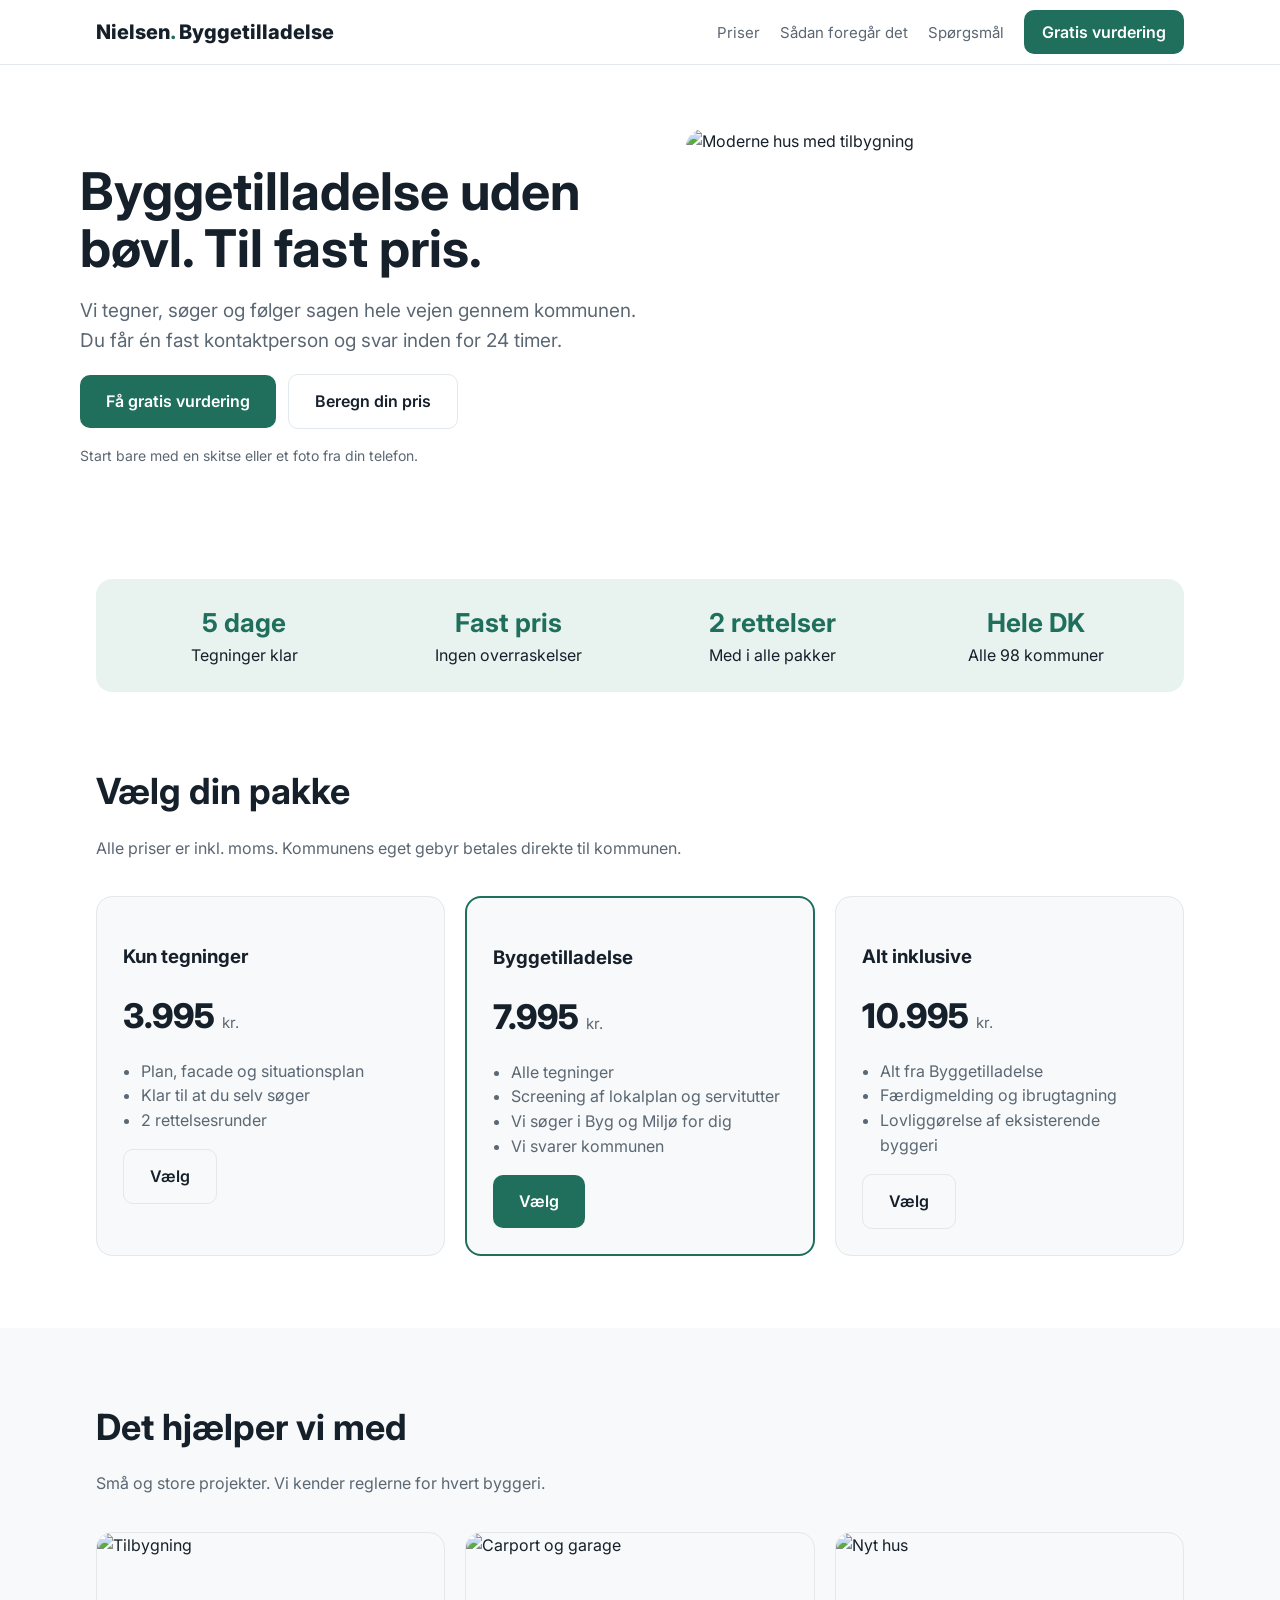
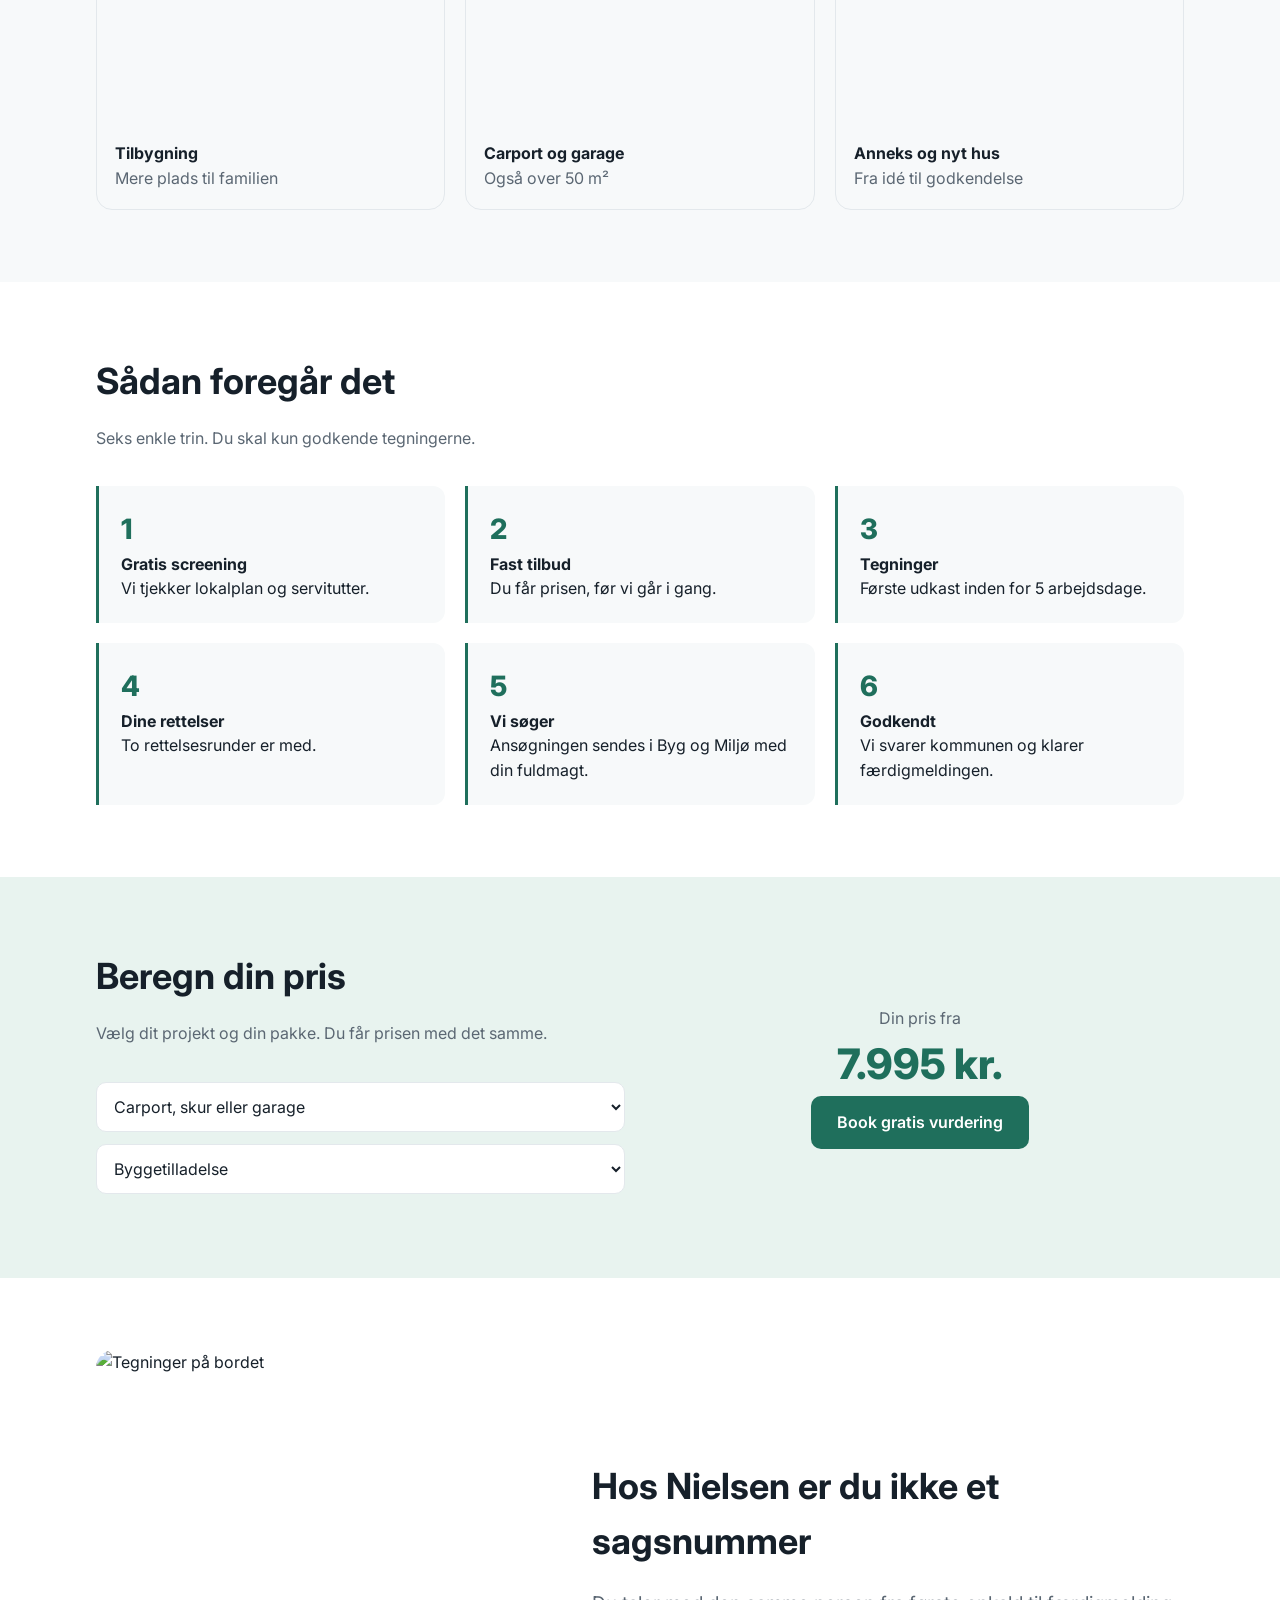
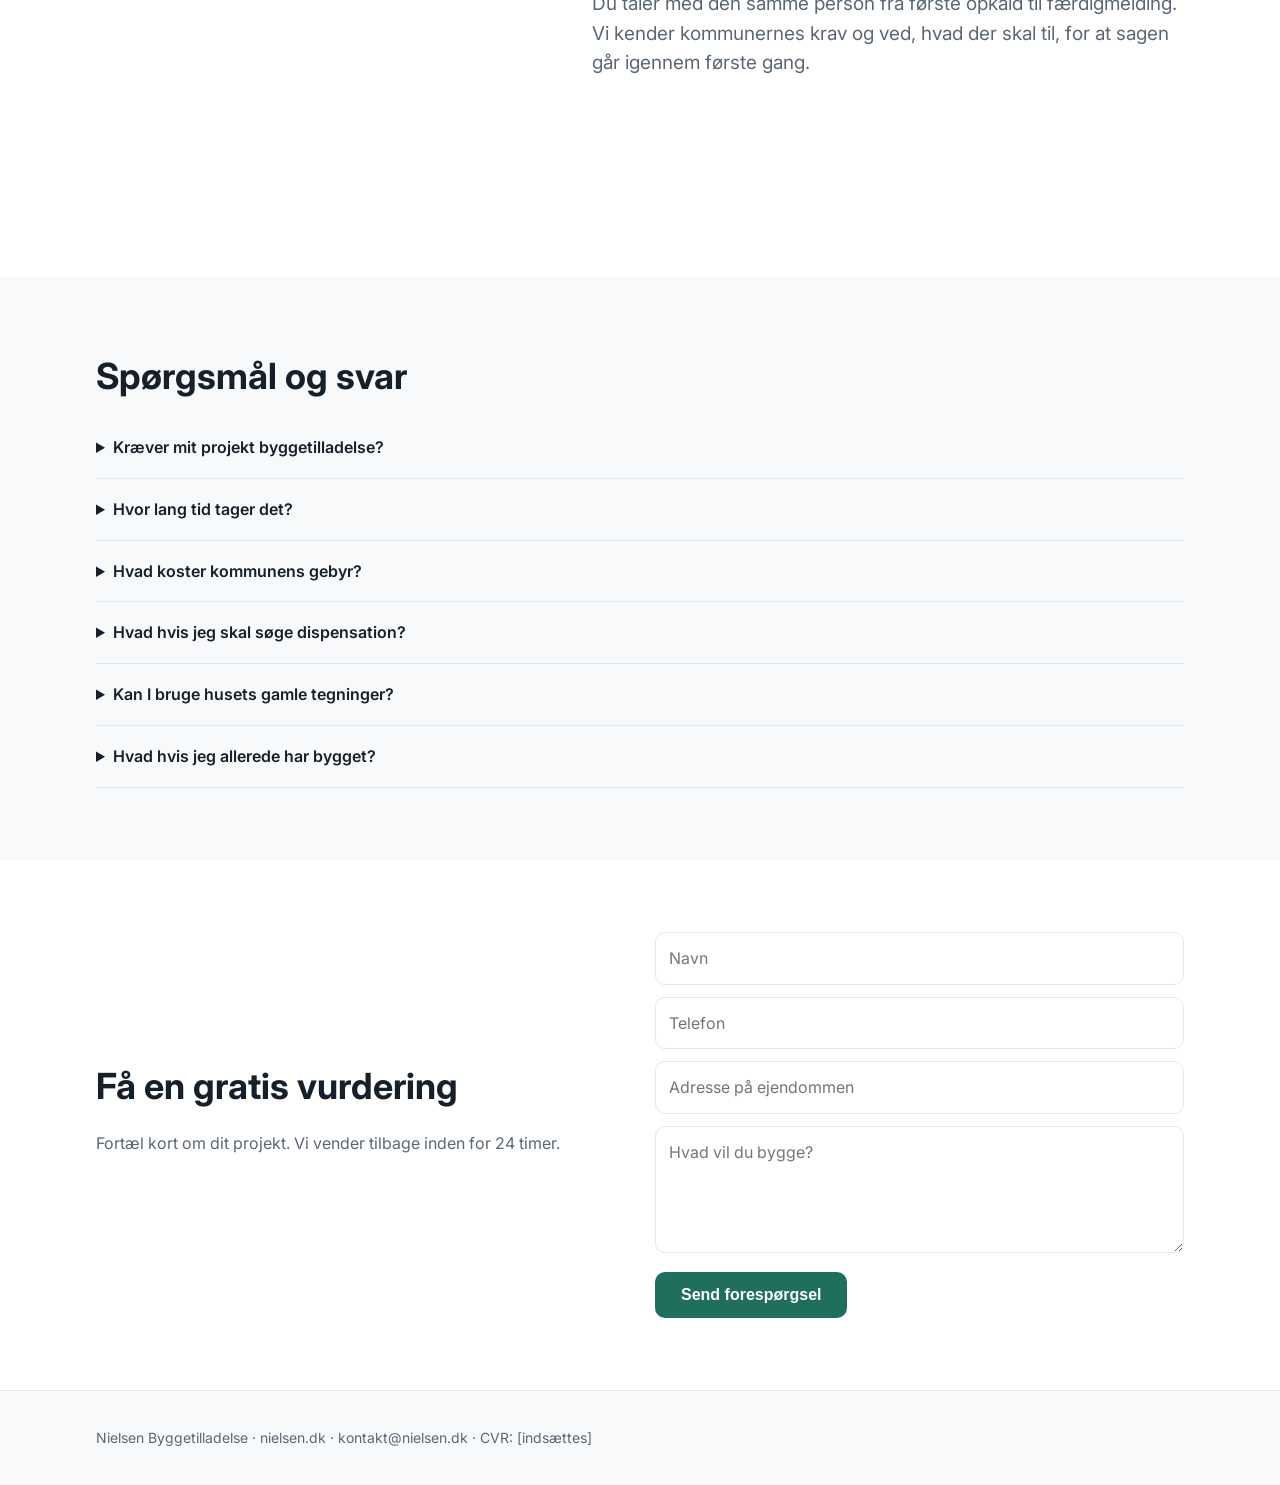
==== index.html @ e5e5d3cd "Tilføj index.html" ====
<!doctype html>
<html lang="da">
<head>
<meta charset="utf-8">
<meta name="viewport" content="width=device-width,initial-scale=1">
<title>Nielsen Byggetilladelse</title>
<meta name="description" content="Nielsen klarer tegninger og byggetilladelse til carport, tilbygning, anneks og hus. Fast pris, fast kontaktperson.">
<link href="https://fonts.googleapis.com/css2?family=Inter:wght@400;600;800&display=swap" rel="stylesheet">
<style>
:root{--bg:#fff;--ink:#16202a;--mut:#5b6773;--acc:#1f6f5c;--acc2:#e8f3ef;--line:#e3e8ec;--card:#f7f9fa}
@media (prefers-color-scheme:dark){:root:not([data-theme="light"]){--bg:#11171c;--ink:#eef2f4;--mut:#a3b0ba;--acc:#4fb596;--acc2:#18302a;--line:#26323b;--card:#182128}}
:root[data-theme="dark"]{--bg:#11171c;--ink:#eef2f4;--mut:#a3b0ba;--acc:#4fb596;--acc2:#18302a;--line:#26323b;--card:#182128}
*{box-sizing:border-box}body{margin:0;background:var(--bg);color:var(--ink);font-family:Inter,system-ui,sans-serif;line-height:1.55}
a{color:inherit}.w{max-width:1120px;margin:auto;padding:0 16px}
header{position:sticky;top:0;background:var(--bg);border-bottom:1px solid var(--line);z-index:9}
header .w{display:flex;justify-content:space-between;align-items:center;height:64px}
.logo{font-weight:800;font-size:20px}.logo span{color:var(--acc)}
nav a{margin-left:20px;text-decoration:none;color:var(--mut);font-size:15px}
.btn{display:inline-block;background:var(--acc);color:#fff;padding:14px 26px;border-radius:10px;text-decoration:none;font-weight:600;border:0;font-size:16px;cursor:pointer}
.btn.o{background:transparent;color:var(--ink);border:1px solid var(--line)}
.hero{display:grid;grid-template-columns:1.1fr 1fr;gap:40px;align-items:center;padding:64px 0}
h1{font-size:clamp(32px,5vw,52px);line-height:1.1;margin:0 0 18px}h2{font-size:clamp(26px,3.5vw,36px);margin:0 0 12px}
.lead{font-size:19px;color:var(--mut)}.hero img{width:100%;border-radius:18px;aspect-ratio:4/3;object-fit:cover}
.stats{display:grid;grid-template-columns:repeat(4,1fr);gap:16px;background:var(--acc2);border-radius:16px;padding:24px;text-align:center}
.stats b{display:block;font-size:26px;color:var(--acc)}
section{padding:72px 0}.sub{color:var(--mut);max-width:640px;margin-bottom:36px}
.grid{display:grid;grid-template-columns:repeat(3,1fr);gap:20px}
.card{background:var(--card);border:1px solid var(--line);border-radius:16px;padding:26px}
.card.hot{border:2px solid var(--acc)}.price{font-size:34px;font-weight:800}.price small{font-size:15px;color:var(--mut);font-weight:400}
.card ul{padding-left:18px;color:var(--mut)}
.types{display:grid;grid-template-columns:repeat(3,1fr);gap:20px}
.type{border-radius:16px;overflow:hidden;background:var(--card);border:1px solid var(--line)}
.type img{width:100%;height:190px;object-fit:cover;display:block}.type div{padding:18px}
.steps{counter-reset:s;display:grid;grid-template-columns:repeat(3,1fr);gap:20px}
.step{padding:22px;border-left:3px solid var(--acc);background:var(--card);border-radius:0 12px 12px 0}
.step:before{counter-increment:s;content:counter(s);font-weight:800;color:var(--acc);font-size:28px;display:block}
.calc{display:grid;grid-template-columns:1fr 1fr;gap:30px;align-items:center}
select,input,textarea{width:100%;padding:13px;border:1px solid var(--line);border-radius:10px;font:inherit;background:var(--bg);color:var(--ink);margin-bottom:12px}
.res{font-size:42px;font-weight:800;color:var(--acc)}
details{border-bottom:1px solid var(--line);padding:18px 0}summary{font-weight:600;cursor:pointer}
.about{display:grid;grid-template-columns:1fr 1.3fr;gap:40px;align-items:center}.about img{width:100%;border-radius:18px;aspect-ratio:1;object-fit:cover}
footer{background:var(--card);border-top:1px solid var(--line);padding:36px 0;color:var(--mut);font-size:14px}
@media(max-width:820px){.hero,.calc,.about{grid-template-columns:1fr}.grid,.types,.steps{grid-template-columns:1fr}.stats{grid-template-columns:1fr 1fr}nav a:not(.btn){display:none}section{padding:48px 0}}
</style>
</head>
<body>
<header><div class="w"><div class="logo">Nielsen<span>.</span> Byggetilladelse</div>
<nav><a href="#priser">Priser</a><a href="#proces">Sådan foregår det</a><a href="#faq">Spørgsmål</a><a class="btn" href="#kontakt" style="padding:10px 18px;color:#fff">Gratis vurdering</a></nav></div></header>

<div class="w hero">
<div><h1>Byggetilladelse uden bøvl. Til fast pris.</h1>
<p class="lead">Vi tegner, søger og følger sagen hele vejen gennem kommunen. Du får én fast kontaktperson og svar inden for 24 timer.</p>
<p><a class="btn" href="#kontakt">Få gratis vurdering</a> &nbsp; <a class="btn o" href="#beregn">Beregn din pris</a></p>
<p style="color:var(--mut);font-size:14px">Start bare med en skitse eller et foto fra din telefon.</p></div>
<img src="img/1600585154340-be6161a56a0c.jpg" alt="Moderne hus med tilbygning">
</div>

<div class="w"><div class="stats">
<div><b>5 dage</b>Tegninger klar</div><div><b>Fast pris</b>Ingen overraskelser</div><div><b>2 rettelser</b>Med i alle pakker</div><div><b>Hele DK</b>Alle 98 kommuner</div>
</div></div>

<section id="priser"><div class="w">
<h2>Vælg din pakke</h2><p class="sub">Alle priser er inkl. moms. Kommunens eget gebyr betales direkte til kommunen.</p>
<div class="grid">
<div class="card"><h3>Kun tegninger</h3><div class="price">3.995 <small>kr.</small></div><ul><li>Plan, facade og situationsplan</li><li>Klar til at du selv søger</li><li>2 rettelsesrunder</li></ul><a class="btn o" href="#kontakt">Vælg</a></div>
<div class="card hot"><h3>Byggetilladelse</h3><div class="price">7.995 <small>kr.</small></div><ul><li>Alle tegninger</li><li>Screening af lokalplan og servitutter</li><li>Vi søger i Byg og Miljø for dig</li><li>Vi svarer kommunen</li></ul><a class="btn" href="#kontakt">Vælg</a></div>
<div class="card"><h3>Alt inklusive</h3><div class="price">10.995 <small>kr.</small></div><ul><li>Alt fra Byggetilladelse</li><li>Færdigmelding og ibrugtagning</li><li>Lovliggørelse af eksisterende byggeri</li></ul><a class="btn o" href="#kontakt">Vælg</a></div>
</div></div></section>

<section style="background:var(--card)"><div class="w">
<h2>Det hjælper vi med</h2><p class="sub">Små og store projekter. Vi kender reglerne for hvert byggeri.</p>
<div class="types">
<div class="type"><img src="img/1564013799919-ab600027ffc6.jpg" alt="Tilbygning"><div><b>Tilbygning</b><br><span style="color:var(--mut)">Mere plads til familien</span></div></div>
<div class="type"><img src="img/1600596542815-ffad4c1539a9.jpg" alt="Carport og garage"><div><b>Carport og garage</b><br><span style="color:var(--mut)">Også over 50 m²</span></div></div>
<div class="type"><img src="img/1512917774080-9991f1c4c750.jpg" alt="Nyt hus"><div><b>Anneks og nyt hus</b><br><span style="color:var(--mut)">Fra idé til godkendelse</span></div></div>
</div></div></section>

<section id="proces"><div class="w">
<h2>Sådan foregår det</h2><p class="sub">Seks enkle trin. Du skal kun godkende tegningerne.</p>
<div class="steps">
<div class="step"><b>Gratis screening</b><br>Vi tjekker lokalplan og servitutter.</div>
<div class="step"><b>Fast tilbud</b><br>Du får prisen, før vi går i gang.</div>
<div class="step"><b>Tegninger</b><br>Første udkast inden for 5 arbejdsdage.</div>
<div class="step"><b>Dine rettelser</b><br>To rettelsesrunder er med.</div>
<div class="step"><b>Vi søger</b><br>Ansøgningen sendes i Byg og Miljø med din fuldmagt.</div>
<div class="step"><b>Godkendt</b><br>Vi svarer kommunen og klarer færdigmeldingen.</div>
</div></div></section>

<section id="beregn" style="background:var(--acc2)"><div class="w calc">
<div><h2>Beregn din pris</h2><p class="sub">Vælg dit projekt og din pakke. Du får prisen med det samme.</p>
<select id="p"><option value="0">Carport, skur eller garage</option><option value="2000">Tilbygning</option><option value="3000">Anneks eller sommerhus</option><option value="6000">Nyt hus</option></select>
<select id="k"><option value="3995">Kun tegninger</option><option value="7995" selected>Byggetilladelse</option><option value="10995">Alt inklusive</option></select></div>
<div style="text-align:center"><div style="color:var(--mut)">Din pris fra</div><div class="res" id="r">7.995 kr.</div><a class="btn" href="#kontakt">Book gratis vurdering</a></div>
</div></section>

<section><div class="w about">
<img src="img/1503387762-592deb58ef4e.jpg" alt="Tegninger på bordet">
<div><h2>Hos Nielsen er du ikke et sagsnummer</h2><p class="lead">Du taler med den samme person fra første opkald til færdigmelding. Vi kender kommunernes krav og ved, hvad der skal til, for at sagen går igennem første gang.</p></div>
</div></section>

<section id="faq" style="background:var(--card)"><div class="w">
<h2>Spørgsmål og svar</h2>
<details><summary>Kræver mit projekt byggetilladelse?</summary><p>Det afhænger af størrelse, placering og lokalplan. Vi tjekker det gratis for dig.</p></details>
<details><summary>Hvor lang tid tager det?</summary><p>Tegningerne er klar på cirka 5 arbejdsdage. Kommunens sagsbehandling varierer fra kommune til kommune.</p></details>
<details><summary>Hvad koster kommunens gebyr?</summary><p>Gebyret fastsættes af din kommune og betales direkte til dem. Vi fortæller dig beløbet på forhånd.</p></details>
<details><summary>Hvad hvis jeg skal søge dispensation?</summary><p>Så skriver vi ansøgningen om dispensation og argumenterer for dit projekt.</p></details>
<details><summary>Kan I bruge husets gamle tegninger?</summary><p>Ja. Vi henter dem fra kommunens arkiv, når det er muligt.</p></details>
<details><summary>Hvad hvis jeg allerede har bygget?</summary><p>Så hjælper vi med at lovliggøre byggeriet.</p></details>
</div></section>

<section id="kontakt"><div class="w calc">
<div><h2>Få en gratis vurdering</h2><p class="sub">Fortæl kort om dit projekt. Vi vender tilbage inden for 24 timer.</p></div>
<form action="mailto:kontakt@nielsen.dk" method="post" enctype="text/plain">
<input name="navn" placeholder="Navn" required><input name="telefon" placeholder="Telefon"><input name="adresse" placeholder="Adresse på ejendommen">
<textarea name="projekt" rows="4" placeholder="Hvad vil du bygge?"></textarea>
<button class="btn" type="submit">Send forespørgsel</button></form>
</div></section>

<footer><div class="w">Nielsen Byggetilladelse · nielsen.dk · kontakt@nielsen.dk · CVR: [indsættes]</div></footer>
<script>
const f=n=>n.toLocaleString('da-DK')+' kr.',p=document.getElementById('p'),k=document.getElementById('k'),r=document.getElementById('r');
function u(){const b=+k.value,x=+p.value;r.textContent=f(b+(b===3995?Math.round(x/2):x))}p.onchange=k.onchange=u;u();
</script>
</body></html>
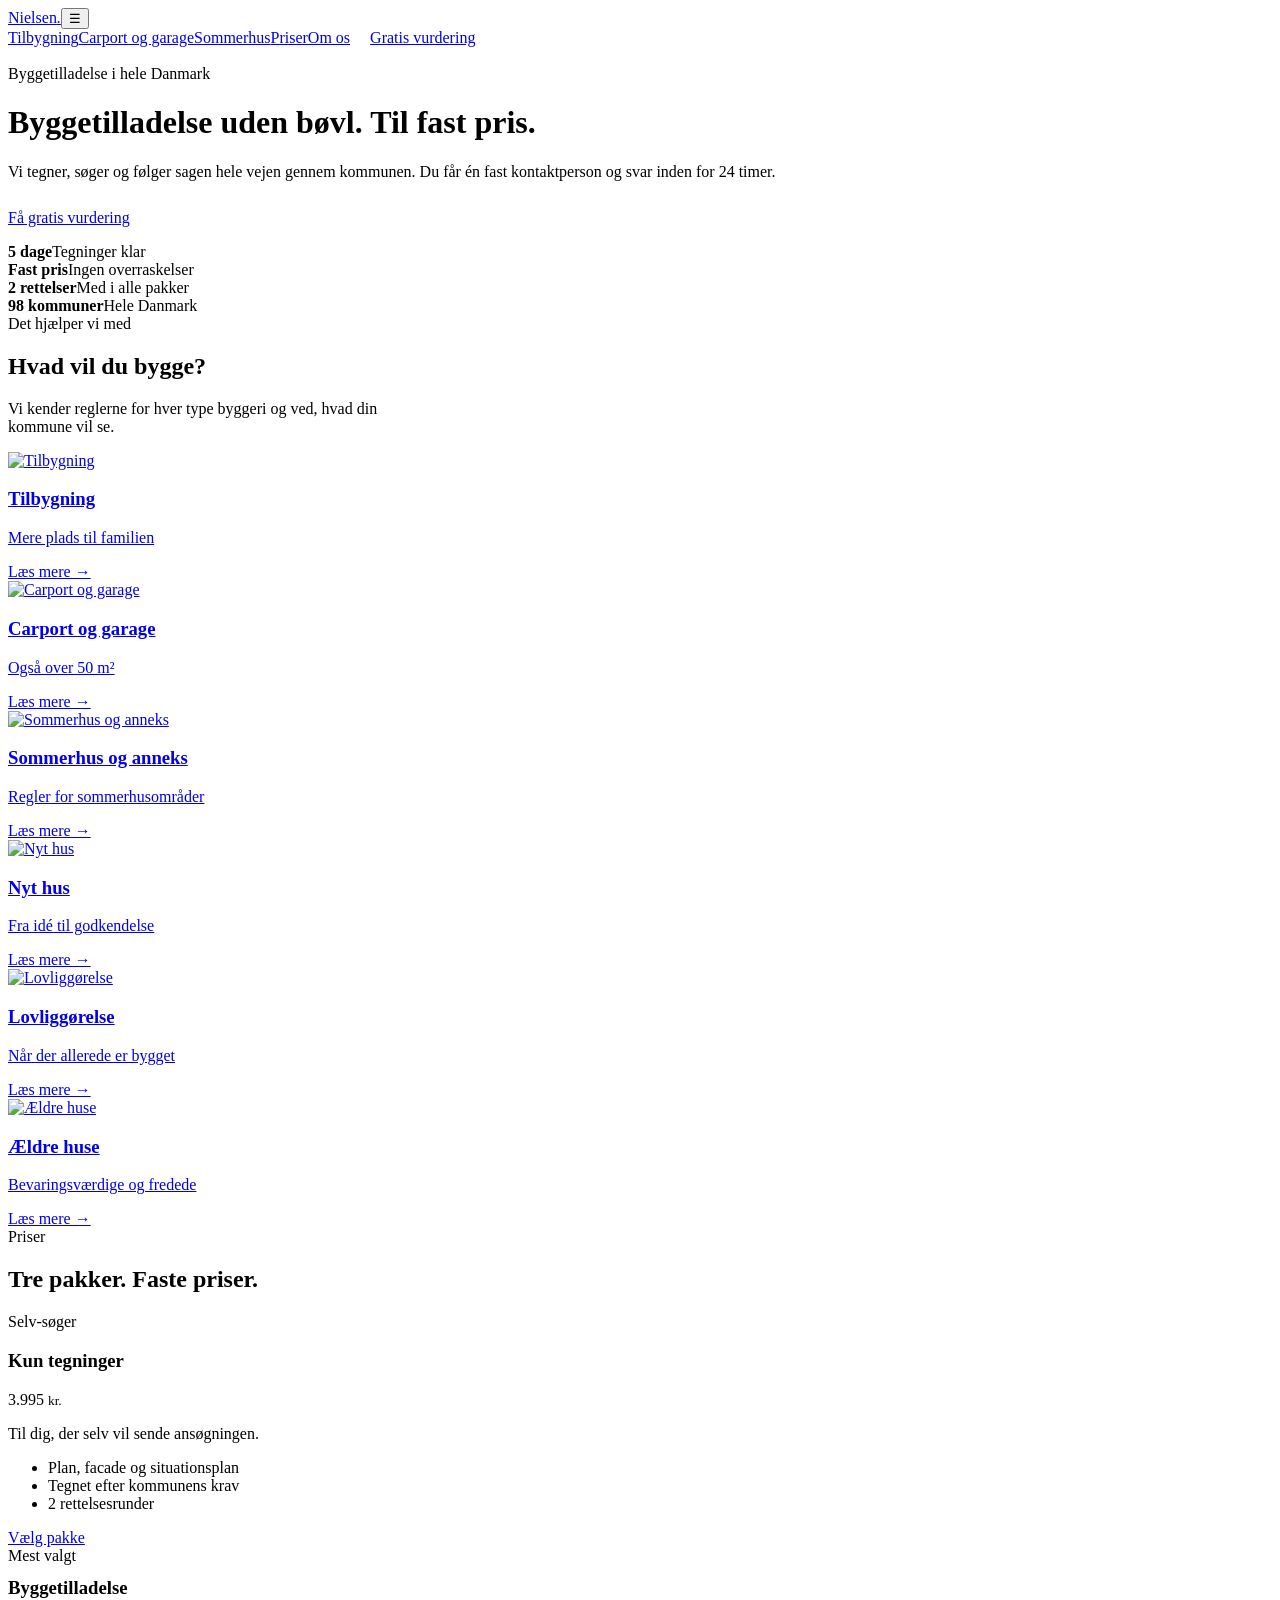
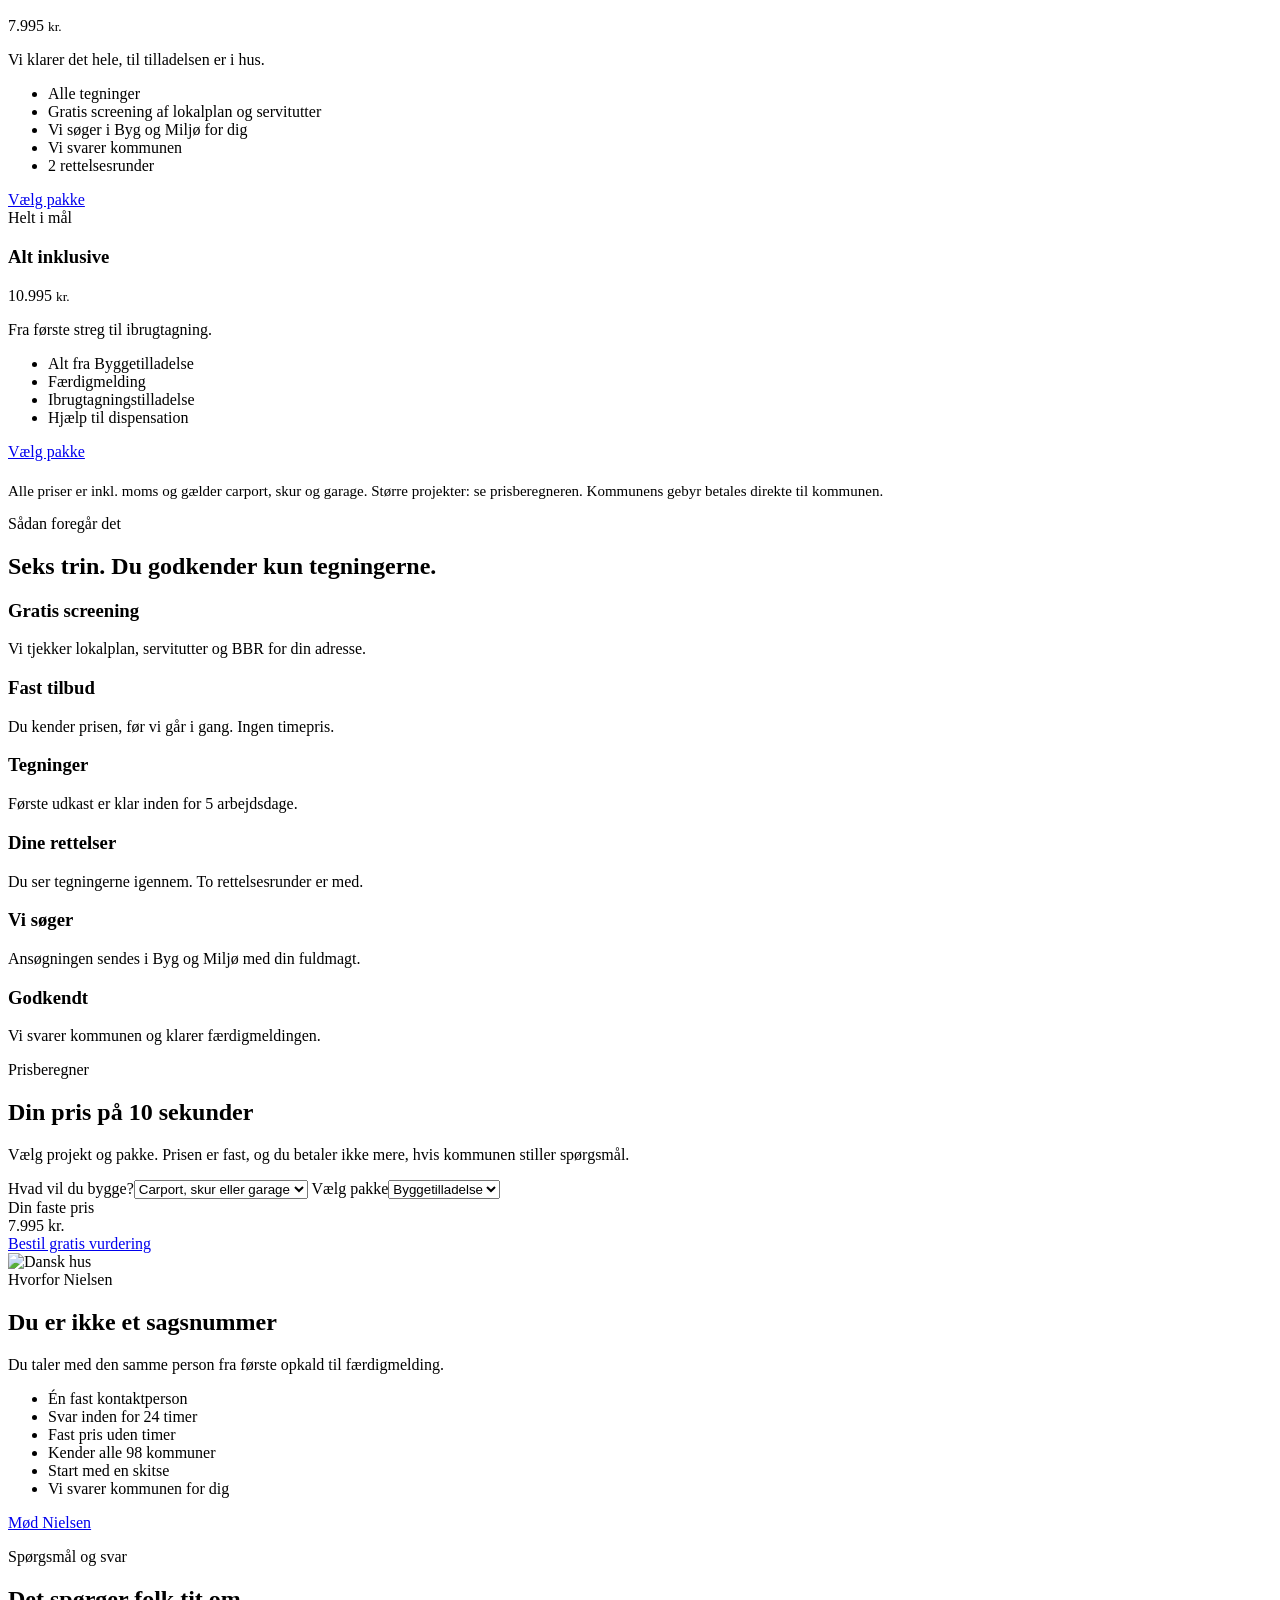
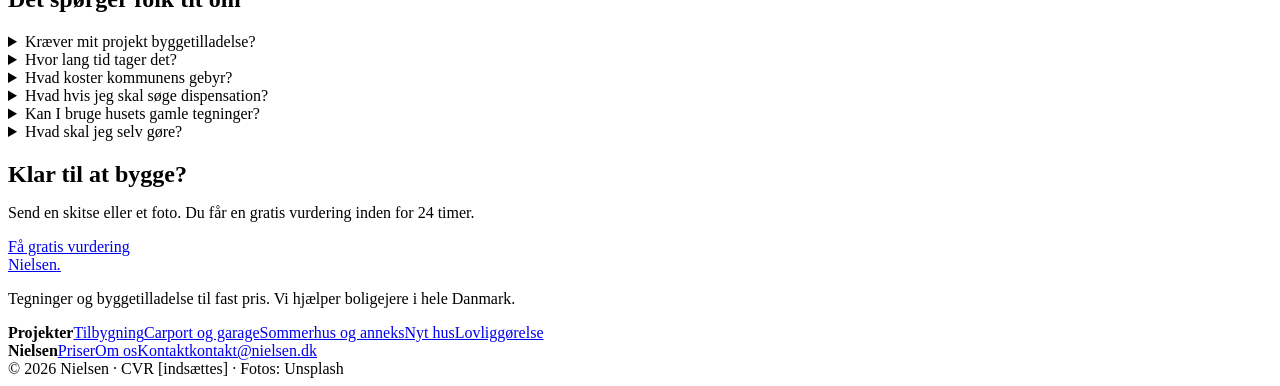
==== commit 94abbd64: "Ny side: index.html" ====
--- a/index.html
+++ b/index.html
@@ -1,124 +1,27 @@
-<!doctype html>
-<html lang="da">
-<head>
-<meta charset="utf-8">
-<meta name="viewport" content="width=device-width,initial-scale=1">
-<title>Nielsen Byggetilladelse</title>
-<meta name="description" content="Nielsen klarer tegninger og byggetilladelse til carport, tilbygning, anneks og hus. Fast pris, fast kontaktperson.">
-<link href="https://fonts.googleapis.com/css2?family=Inter:wght@400;600;800&display=swap" rel="stylesheet">
-<style>
-:root{--bg:#fff;--ink:#16202a;--mut:#5b6773;--acc:#1f6f5c;--acc2:#e8f3ef;--line:#e3e8ec;--card:#f7f9fa}
-@media (prefers-color-scheme:dark){:root:not([data-theme="light"]){--bg:#11171c;--ink:#eef2f4;--mut:#a3b0ba;--acc:#4fb596;--acc2:#18302a;--line:#26323b;--card:#182128}}
-:root[data-theme="dark"]{--bg:#11171c;--ink:#eef2f4;--mut:#a3b0ba;--acc:#4fb596;--acc2:#18302a;--line:#26323b;--card:#182128}
-*{box-sizing:border-box}body{margin:0;background:var(--bg);color:var(--ink);font-family:Inter,system-ui,sans-serif;line-height:1.55}
-a{color:inherit}.w{max-width:1120px;margin:auto;padding:0 16px}
-header{position:sticky;top:0;background:var(--bg);border-bottom:1px solid var(--line);z-index:9}
-header .w{display:flex;justify-content:space-between;align-items:center;height:64px}
-.logo{font-weight:800;font-size:20px}.logo span{color:var(--acc)}
-nav a{margin-left:20px;text-decoration:none;color:var(--mut);font-size:15px}
-.btn{display:inline-block;background:var(--acc);color:#fff;padding:14px 26px;border-radius:10px;text-decoration:none;font-weight:600;border:0;font-size:16px;cursor:pointer}
-.btn.o{background:transparent;color:var(--ink);border:1px solid var(--line)}
-.hero{display:grid;grid-template-columns:1.1fr 1fr;gap:40px;align-items:center;padding:64px 0}
-h1{font-size:clamp(32px,5vw,52px);line-height:1.1;margin:0 0 18px}h2{font-size:clamp(26px,3.5vw,36px);margin:0 0 12px}
-.lead{font-size:19px;color:var(--mut)}.hero img{width:100%;border-radius:18px;aspect-ratio:4/3;object-fit:cover}
-.stats{display:grid;grid-template-columns:repeat(4,1fr);gap:16px;background:var(--acc2);border-radius:16px;padding:24px;text-align:center}
-.stats b{display:block;font-size:26px;color:var(--acc)}
-section{padding:72px 0}.sub{color:var(--mut);max-width:640px;margin-bottom:36px}
-.grid{display:grid;grid-template-columns:repeat(3,1fr);gap:20px}
-.card{background:var(--card);border:1px solid var(--line);border-radius:16px;padding:26px}
-.card.hot{border:2px solid var(--acc)}.price{font-size:34px;font-weight:800}.price small{font-size:15px;color:var(--mut);font-weight:400}
-.card ul{padding-left:18px;color:var(--mut)}
-.types{display:grid;grid-template-columns:repeat(3,1fr);gap:20px}
-.type{border-radius:16px;overflow:hidden;background:var(--card);border:1px solid var(--line)}
-.type img{width:100%;height:190px;object-fit:cover;display:block}.type div{padding:18px}
-.steps{counter-reset:s;display:grid;grid-template-columns:repeat(3,1fr);gap:20px}
-.step{padding:22px;border-left:3px solid var(--acc);background:var(--card);border-radius:0 12px 12px 0}
-.step:before{counter-increment:s;content:counter(s);font-weight:800;color:var(--acc);font-size:28px;display:block}
-.calc{display:grid;grid-template-columns:1fr 1fr;gap:30px;align-items:center}
-select,input,textarea{width:100%;padding:13px;border:1px solid var(--line);border-radius:10px;font:inherit;background:var(--bg);color:var(--ink);margin-bottom:12px}
-.res{font-size:42px;font-weight:800;color:var(--acc)}
-details{border-bottom:1px solid var(--line);padding:18px 0}summary{font-weight:600;cursor:pointer}
-.about{display:grid;grid-template-columns:1fr 1.3fr;gap:40px;align-items:center}.about img{width:100%;border-radius:18px;aspect-ratio:1;object-fit:cover}
-footer{background:var(--card);border-top:1px solid var(--line);padding:36px 0;color:var(--mut);font-size:14px}
-@media(max-width:820px){.hero,.calc,.about{grid-template-columns:1fr}.grid,.types,.steps{grid-template-columns:1fr}.stats{grid-template-columns:1fr 1fr}nav a:not(.btn){display:none}section{padding:48px 0}}
-</style>
-</head>
-<body>
-<header><div class="w"><div class="logo">Nielsen<span>.</span> Byggetilladelse</div>
-<nav><a href="#priser">Priser</a><a href="#proces">Sådan foregår det</a><a href="#faq">Spørgsmål</a><a class="btn" href="#kontakt" style="padding:10px 18px;color:#fff">Gratis vurdering</a></nav></div></header>
-
-<div class="w hero">
-<div><h1>Byggetilladelse uden bøvl. Til fast pris.</h1>
-<p class="lead">Vi tegner, søger og følger sagen hele vejen gennem kommunen. Du får én fast kontaktperson og svar inden for 24 timer.</p>
-<p><a class="btn" href="#kontakt">Få gratis vurdering</a> &nbsp; <a class="btn o" href="#beregn">Beregn din pris</a></p>
-<p style="color:var(--mut);font-size:14px">Start bare med en skitse eller et foto fra din telefon.</p></div>
-<img src="img/1600585154340-be6161a56a0c.jpg" alt="Moderne hus med tilbygning">
-</div>
-
-<div class="w"><div class="stats">
-<div><b>5 dage</b>Tegninger klar</div><div><b>Fast pris</b>Ingen overraskelser</div><div><b>2 rettelser</b>Med i alle pakker</div><div><b>Hele DK</b>Alle 98 kommuner</div>
-</div></div>
-
-<section id="priser"><div class="w">
-<h2>Vælg din pakke</h2><p class="sub">Alle priser er inkl. moms. Kommunens eget gebyr betales direkte til kommunen.</p>
-<div class="grid">
-<div class="card"><h3>Kun tegninger</h3><div class="price">3.995 <small>kr.</small></div><ul><li>Plan, facade og situationsplan</li><li>Klar til at du selv søger</li><li>2 rettelsesrunder</li></ul><a class="btn o" href="#kontakt">Vælg</a></div>
-<div class="card hot"><h3>Byggetilladelse</h3><div class="price">7.995 <small>kr.</small></div><ul><li>Alle tegninger</li><li>Screening af lokalplan og servitutter</li><li>Vi søger i Byg og Miljø for dig</li><li>Vi svarer kommunen</li></ul><a class="btn" href="#kontakt">Vælg</a></div>
-<div class="card"><h3>Alt inklusive</h3><div class="price">10.995 <small>kr.</small></div><ul><li>Alt fra Byggetilladelse</li><li>Færdigmelding og ibrugtagning</li><li>Lovliggørelse af eksisterende byggeri</li></ul><a class="btn o" href="#kontakt">Vælg</a></div>
-</div></div></section>
-
-<section style="background:var(--card)"><div class="w">
-<h2>Det hjælper vi med</h2><p class="sub">Små og store projekter. Vi kender reglerne for hvert byggeri.</p>
-<div class="types">
-<div class="type"><img src="img/1564013799919-ab600027ffc6.jpg" alt="Tilbygning"><div><b>Tilbygning</b><br><span style="color:var(--mut)">Mere plads til familien</span></div></div>
-<div class="type"><img src="img/1600596542815-ffad4c1539a9.jpg" alt="Carport og garage"><div><b>Carport og garage</b><br><span style="color:var(--mut)">Også over 50 m²</span></div></div>
-<div class="type"><img src="img/1512917774080-9991f1c4c750.jpg" alt="Nyt hus"><div><b>Anneks og nyt hus</b><br><span style="color:var(--mut)">Fra idé til godkendelse</span></div></div>
-</div></div></section>
-
-<section id="proces"><div class="w">
-<h2>Sådan foregår det</h2><p class="sub">Seks enkle trin. Du skal kun godkende tegningerne.</p>
-<div class="steps">
-<div class="step"><b>Gratis screening</b><br>Vi tjekker lokalplan og servitutter.</div>
-<div class="step"><b>Fast tilbud</b><br>Du får prisen, før vi går i gang.</div>
-<div class="step"><b>Tegninger</b><br>Første udkast inden for 5 arbejdsdage.</div>
-<div class="step"><b>Dine rettelser</b><br>To rettelsesrunder er med.</div>
-<div class="step"><b>Vi søger</b><br>Ansøgningen sendes i Byg og Miljø med din fuldmagt.</div>
-<div class="step"><b>Godkendt</b><br>Vi svarer kommunen og klarer færdigmeldingen.</div>
-</div></div></section>
-
-<section id="beregn" style="background:var(--acc2)"><div class="w calc">
-<div><h2>Beregn din pris</h2><p class="sub">Vælg dit projekt og din pakke. Du får prisen med det samme.</p>
-<select id="p"><option value="0">Carport, skur eller garage</option><option value="2000">Tilbygning</option><option value="3000">Anneks eller sommerhus</option><option value="6000">Nyt hus</option></select>
-<select id="k"><option value="3995">Kun tegninger</option><option value="7995" selected>Byggetilladelse</option><option value="10995">Alt inklusive</option></select></div>
-<div style="text-align:center"><div style="color:var(--mut)">Din pris fra</div><div class="res" id="r">7.995 kr.</div><a class="btn" href="#kontakt">Book gratis vurdering</a></div>
-</div></section>
-
-<section><div class="w about">
-<img src="img/1503387762-592deb58ef4e.jpg" alt="Tegninger på bordet">
-<div><h2>Hos Nielsen er du ikke et sagsnummer</h2><p class="lead">Du taler med den samme person fra første opkald til færdigmelding. Vi kender kommunernes krav og ved, hvad der skal til, for at sagen går igennem første gang.</p></div>
-</div></section>
-
-<section id="faq" style="background:var(--card)"><div class="w">
-<h2>Spørgsmål og svar</h2>
-<details><summary>Kræver mit projekt byggetilladelse?</summary><p>Det afhænger af størrelse, placering og lokalplan. Vi tjekker det gratis for dig.</p></details>
-<details><summary>Hvor lang tid tager det?</summary><p>Tegningerne er klar på cirka 5 arbejdsdage. Kommunens sagsbehandling varierer fra kommune til kommune.</p></details>
-<details><summary>Hvad koster kommunens gebyr?</summary><p>Gebyret fastsættes af din kommune og betales direkte til dem. Vi fortæller dig beløbet på forhånd.</p></details>
-<details><summary>Hvad hvis jeg skal søge dispensation?</summary><p>Så skriver vi ansøgningen om dispensation og argumenterer for dit projekt.</p></details>
-<details><summary>Kan I bruge husets gamle tegninger?</summary><p>Ja. Vi henter dem fra kommunens arkiv, når det er muligt.</p></details>
-<details><summary>Hvad hvis jeg allerede har bygget?</summary><p>Så hjælper vi med at lovliggøre byggeriet.</p></details>
-</div></section>
-
-<section id="kontakt"><div class="w calc">
-<div><h2>Få en gratis vurdering</h2><p class="sub">Fortæl kort om dit projekt. Vi vender tilbage inden for 24 timer.</p></div>
-<form action="mailto:kontakt@nielsen.dk" method="post" enctype="text/plain">
-<input name="navn" placeholder="Navn" required><input name="telefon" placeholder="Telefon"><input name="adresse" placeholder="Adresse på ejendommen">
-<textarea name="projekt" rows="4" placeholder="Hvad vil du bygge?"></textarea>
-<button class="btn" type="submit">Send forespørgsel</button></form>
-</div></section>
-
-<footer><div class="w">Nielsen Byggetilladelse · nielsen.dk · kontakt@nielsen.dk · CVR: [indsættes]</div></footer>
-<script>
-const f=n=>n.toLocaleString('da-DK')+' kr.',p=document.getElementById('p'),k=document.getElementById('k'),r=document.getElementById('r');
-function u(){const b=+k.value,x=+p.value;r.textContent=f(b+(b===3995?Math.round(x/2):x))}p.onchange=k.onchange=u;u();
-</script>
-</body></html>
+<!doctype html><html lang="da"><head><meta charset="utf-8"><meta name="viewport" content="width=device-width,initial-scale=1">
+<title>Nielsen Byggetilladelse</title><meta name="description" content="Tegninger og byggetilladelse til tilbygning, carport, sommerhus og nyt hus. Fast pris og svar inden for 24 timer.">
+<link rel="preconnect" href="https://fonts.googleapis.com"><link href="https://fonts.googleapis.com/css2?family=Fraunces:opsz,wght@9..144,600;9..144,700&family=Inter:wght@400;600&display=swap" rel="stylesheet">
+<link rel="stylesheet" href="style.css"></head><body>
+<header><div class="w"><a class="logo" href="index.html">Nielsen<i>.</i></a><button class="burger" aria-label="Menu" onclick="document.querySelector('nav').classList.toggle('open')">☰</button>
+<nav><a href="tilbygning.html">Tilbygning</a><a href="carport-garage.html">Carport og garage</a><a href="sommerhus-anneks.html">Sommerhus</a><a href="priser.html">Priser</a><a href="om-os.html">Om os</a><a class="btn" style="padding:11px 20px" href="kontakt.html">Gratis vurdering</a></nav></div></header>
+<div class="hero"><img src="img/hero.jpg" alt=""><div class="w"><div class="eyebrow">Byggetilladelse i hele Danmark</div><h1>Byggetilladelse uden bøvl. Til fast pris.</h1><p class="lead">Vi tegner, søger og følger sagen hele vejen gennem kommunen. Du får én fast kontaktperson og svar inden for 24 timer.</p><p style="margin-top:28px;display:flex;gap:12px;flex-wrap:wrap"><a class="btn" href="kontakt.html">Få gratis vurdering</a><a class="btn ghost" style="color:#fff!important;border-color:rgba(255,255,255,.5)" href="priser.html">Se priser</a></p></div></div><div class="w trust"><div><b>5 dage</b>Tegninger klar</div><div><b>Fast pris</b>Ingen overraskelser</div><div><b>2 rettelser</b>Med i alle pakker</div><div><b>98 kommuner</b>Hele Danmark</div></div><section><div class="w"><div class="head"><div><div class="eyebrow">Det hjælper vi med</div><h2>Hvad vil du bygge?</h2></div><p class="mut" style="max-width:420px">Vi kender reglerne for hver type byggeri og ved, hvad din kommune vil se.</p></div><div class="cards"><a class="pcard" href="tilbygning.html"><img src="img/tilbyg.jpg" alt="Tilbygning" loading="lazy"><div><h3>Tilbygning</h3><p class="mut">Mere plads til familien</p><span>Læs mere →</span></div></a><a class="pcard" href="carport-garage.html"><img src="img/carport.jpg" alt="Carport og garage" loading="lazy"><div><h3>Carport og garage</h3><p class="mut">Også over 50 m²</p><span>Læs mere →</span></div></a><a class="pcard" href="sommerhus-anneks.html"><img src="img/sommer.jpg" alt="Sommerhus og anneks" loading="lazy"><div><h3>Sommerhus og anneks</h3><p class="mut">Regler for sommerhusområder</p><span>Læs mere →</span></div></a><a class="pcard" href="nyt-hus.html"><img src="img/nythus.jpg" alt="Nyt hus" loading="lazy"><div><h3>Nyt hus</h3><p class="mut">Fra idé til godkendelse</p><span>Læs mere →</span></div></a><a class="pcard" href="lovliggoerelse.html"><img src="img/lovlig.jpg" alt="Lovliggørelse" loading="lazy"><div><h3>Lovliggørelse</h3><p class="mut">Når der allerede er bygget</p><span>Læs mere →</span></div></a><a class="pcard" href="om-os.html"><img src="img/gul.jpg" alt="Ældre huse" loading="lazy"><div><h3>Ældre huse</h3><p class="mut">Bevaringsværdige og fredede</p><span>Læs mere →</span></div></a></div></div></section><section class="sand"><div class="w"><div class="head"><div><div class="eyebrow">Priser</div><h2>Tre pakker. Faste priser.</h2></div></div><div class="prices">
+<div class="price"><div class="eyebrow">Selv-søger</div><h3>Kun tegninger</h3><div class="amount">3.995 <small>kr.</small></div><p class="mut">Til dig, der selv vil sende ansøgningen.</p><ul><li>Plan, facade og situationsplan</li><li>Tegnet efter kommunens krav</li><li>2 rettelsesrunder</li></ul><a class="btn ghost" href="kontakt.html">Vælg pakke</a></div>
+<div class="price hot"><span class="tag">Mest valgt</span><h3 style="margin-top:12px">Byggetilladelse</h3><div class="amount">7.995 <small>kr.</small></div><p class="mut">Vi klarer det hele, til tilladelsen er i hus.</p><ul><li>Alle tegninger</li><li>Gratis screening af lokalplan og servitutter</li><li>Vi søger i Byg og Miljø for dig</li><li>Vi svarer kommunen</li><li>2 rettelsesrunder</li></ul><a class="btn" href="kontakt.html">Vælg pakke</a></div>
+<div class="price"><div class="eyebrow">Helt i mål</div><h3>Alt inklusive</h3><div class="amount">10.995 <small>kr.</small></div><p class="mut">Fra første streg til ibrugtagning.</p><ul><li>Alt fra Byggetilladelse</li><li>Færdigmelding</li><li>Ibrugtagningstilladelse</li><li>Hjælp til dispensation</li></ul><a class="btn ghost" href="kontakt.html">Vælg pakke</a></div></div>
+<p class="mut" style="margin-top:22px;font-size:15px">Alle priser er inkl. moms og gælder carport, skur og garage. Større projekter: se prisberegneren. Kommunens gebyr betales direkte til kommunen.</p></div></section><section><div class="w"><div class="head"><div><div class="eyebrow">Sådan foregår det</div><h2>Seks trin. Du godkender kun tegningerne.</h2></div></div><div class="steps"><div class="step"><h3>Gratis screening</h3><p class="mut">Vi tjekker lokalplan, servitutter og BBR for din adresse.</p></div>
+<div class="step"><h3>Fast tilbud</h3><p class="mut">Du kender prisen, før vi går i gang. Ingen timepris.</p></div>
+<div class="step"><h3>Tegninger</h3><p class="mut">Første udkast er klar inden for 5 arbejdsdage.</p></div>
+<div class="step"><h3>Dine rettelser</h3><p class="mut">Du ser tegningerne igennem. To rettelsesrunder er med.</p></div>
+<div class="step"><h3>Vi søger</h3><p class="mut">Ansøgningen sendes i Byg og Miljø med din fuldmagt.</p></div>
+<div class="step"><h3>Godkendt</h3><p class="mut">Vi svarer kommunen og klarer færdigmeldingen.</p></div></div></div></section><section class="soft"><div class="w"><div class="split"><div><div class="eyebrow">Prisberegner</div><h2>Din pris på 10 sekunder</h2><p class="lead">Vælg projekt og pakke. Prisen er fast, og du betaler ikke mere, hvis kommunen stiller spørgsmål.</p></div>
+<div class="calc" data-calc><label>Hvad vil du bygge?</label><select class="cp"><option value="0">Carport, skur eller garage</option><option value="2000">Tilbygning eller udestue</option><option value="3000">Anneks eller sommerhus</option><option value="6000">Nyt hus</option></select>
+<label>Vælg pakke</label><select class="ck"><option value="3995">Kun tegninger</option><option value="7995" selected>Byggetilladelse</option><option value="10995">Alt inklusive</option></select>
+<div class="mut">Din faste pris</div><div class="res">7.995 kr.</div><a class="btn" href="kontakt.html">Bestil gratis vurdering</a></div></div></div></section><section><div class="w split"><img src="img/gul.jpg" alt="Dansk hus" loading="lazy"><div><div class="eyebrow">Hvorfor Nielsen</div><h2>Du er ikke et sagsnummer</h2><p class="lead">Du taler med den samme person fra første opkald til færdigmelding.</p><ul class="checks"><li>Én fast kontaktperson</li><li>Svar inden for 24 timer</li><li>Fast pris uden timer</li><li>Kender alle 98 kommuner</li><li>Start med en skitse</li><li>Vi svarer kommunen for dig</li></ul><p><a class="btn" href="om-os.html">Mød Nielsen</a></p></div></div></section><section class="sand"><div class="w" style="max-width:860px"><div class="eyebrow">Spørgsmål og svar</div><h2>Det spørger folk tit om</h2><details><summary>Kræver mit projekt byggetilladelse?</summary><p>Det afhænger af størrelse, placering og lokalplan. Mange mindre projekter kræver kun anmeldelse. Vi tjekker det gratis for dig.</p></details><details><summary>Hvor lang tid tager det?</summary><p>Tegningerne er klar på cirka 5 arbejdsdage. Kommunens sagsbehandling varierer fra kommune til kommune, og vi fortæller dig den forventede tid.</p></details><details><summary>Hvad koster kommunens gebyr?</summary><p>Gebyret fastsættes af kommunen og betales direkte til dem. Vi oplyser beløbet, før du siger ja.</p></details><details><summary>Hvad hvis jeg skal søge dispensation?</summary><p>Så skriver vi ansøgningen om dispensation og argumenterer for dit projekt over for kommunen.</p></details><details><summary>Kan I bruge husets gamle tegninger?</summary><p>Ja. Vi henter dem fra kommunens arkiv, når det er muligt. Det sparer tid og penge.</p></details><details><summary>Hvad skal jeg selv gøre?</summary><p>Kun sende os adresse, en skitse eller et foto og godkende tegningerne. Vi klarer resten.</p></details></div></section>
+<section><div class="w"><div class="cta"><div><h2 style="margin-bottom:8px">Klar til at bygge?</h2><p>Send en skitse eller et foto. Du får en gratis vurdering inden for 24 timer.</p></div><a class="btn light" href="kontakt.html">Få gratis vurdering</a></div></div></section>
+<footer><div class="w"><div class="fgrid"><div><a class="logo" href="index.html" style="padding:0">Nielsen<i>.</i></a><p>Tegninger og byggetilladelse til fast pris. Vi hjælper boligejere i hele Danmark.</p></div>
+<div><b style="color:var(--ink)">Projekter</b><a href="tilbygning.html">Tilbygning</a><a href="carport-garage.html">Carport og garage</a><a href="sommerhus-anneks.html">Sommerhus og anneks</a><a href="nyt-hus.html">Nyt hus</a><a href="lovliggoerelse.html">Lovliggørelse</a></div>
+<div><b style="color:var(--ink)">Nielsen</b><a href="priser.html">Priser</a><a href="om-os.html">Om os</a><a href="kontakt.html">Kontakt</a><a href="mailto:kontakt@nielsen.dk">kontakt@nielsen.dk</a></div></div>
+<div>© 2026 Nielsen · CVR [indsættes] · Fotos: Unsplash</div></div></footer>
+<script>document.querySelectorAll('[data-calc]').forEach(c=>{const p=c.querySelector('.cp'),k=c.querySelector('.ck'),r=c.querySelector('.res');
+const u=()=>{const b=+k.value,x=+p.value;r.textContent=(b+(b<5000?Math.round(x/2):x)).toLocaleString('da-DK')+' kr.'};p.onchange=k.onchange=u;u()})</script>
+</body></html>
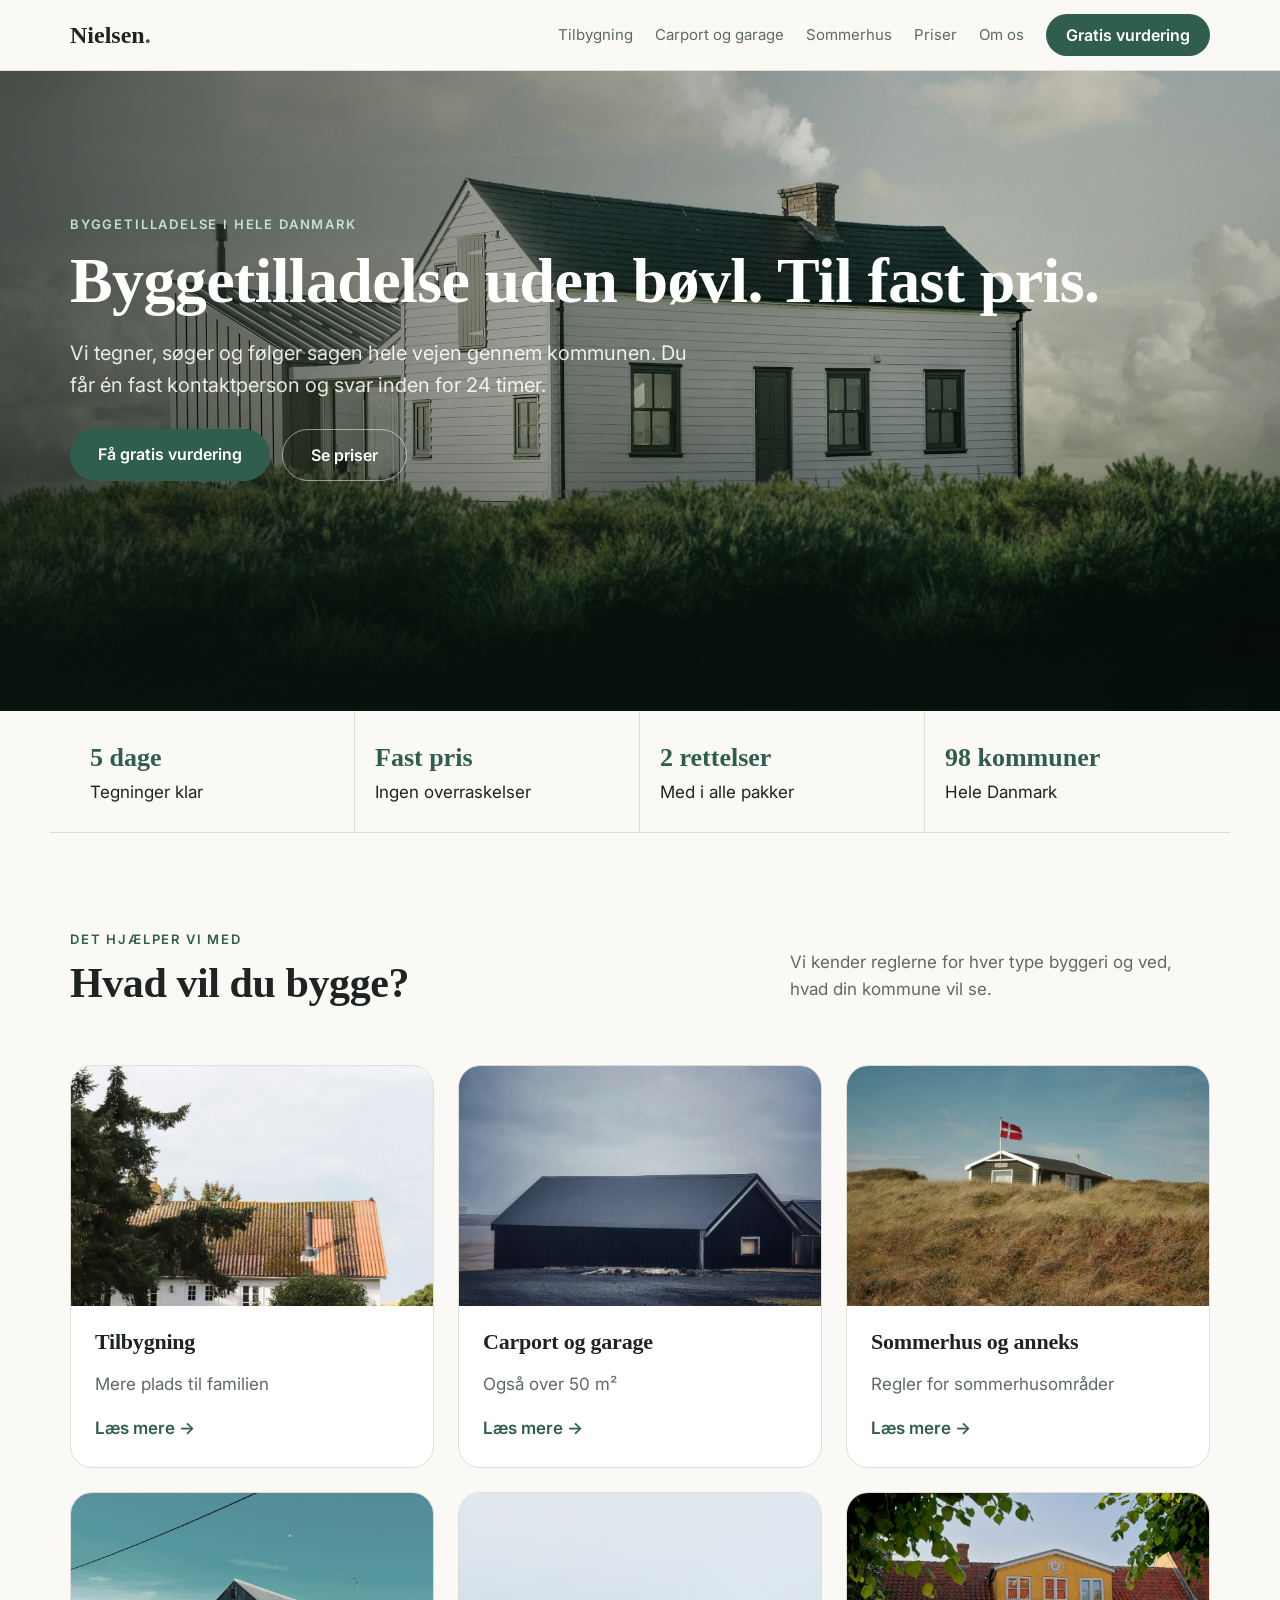
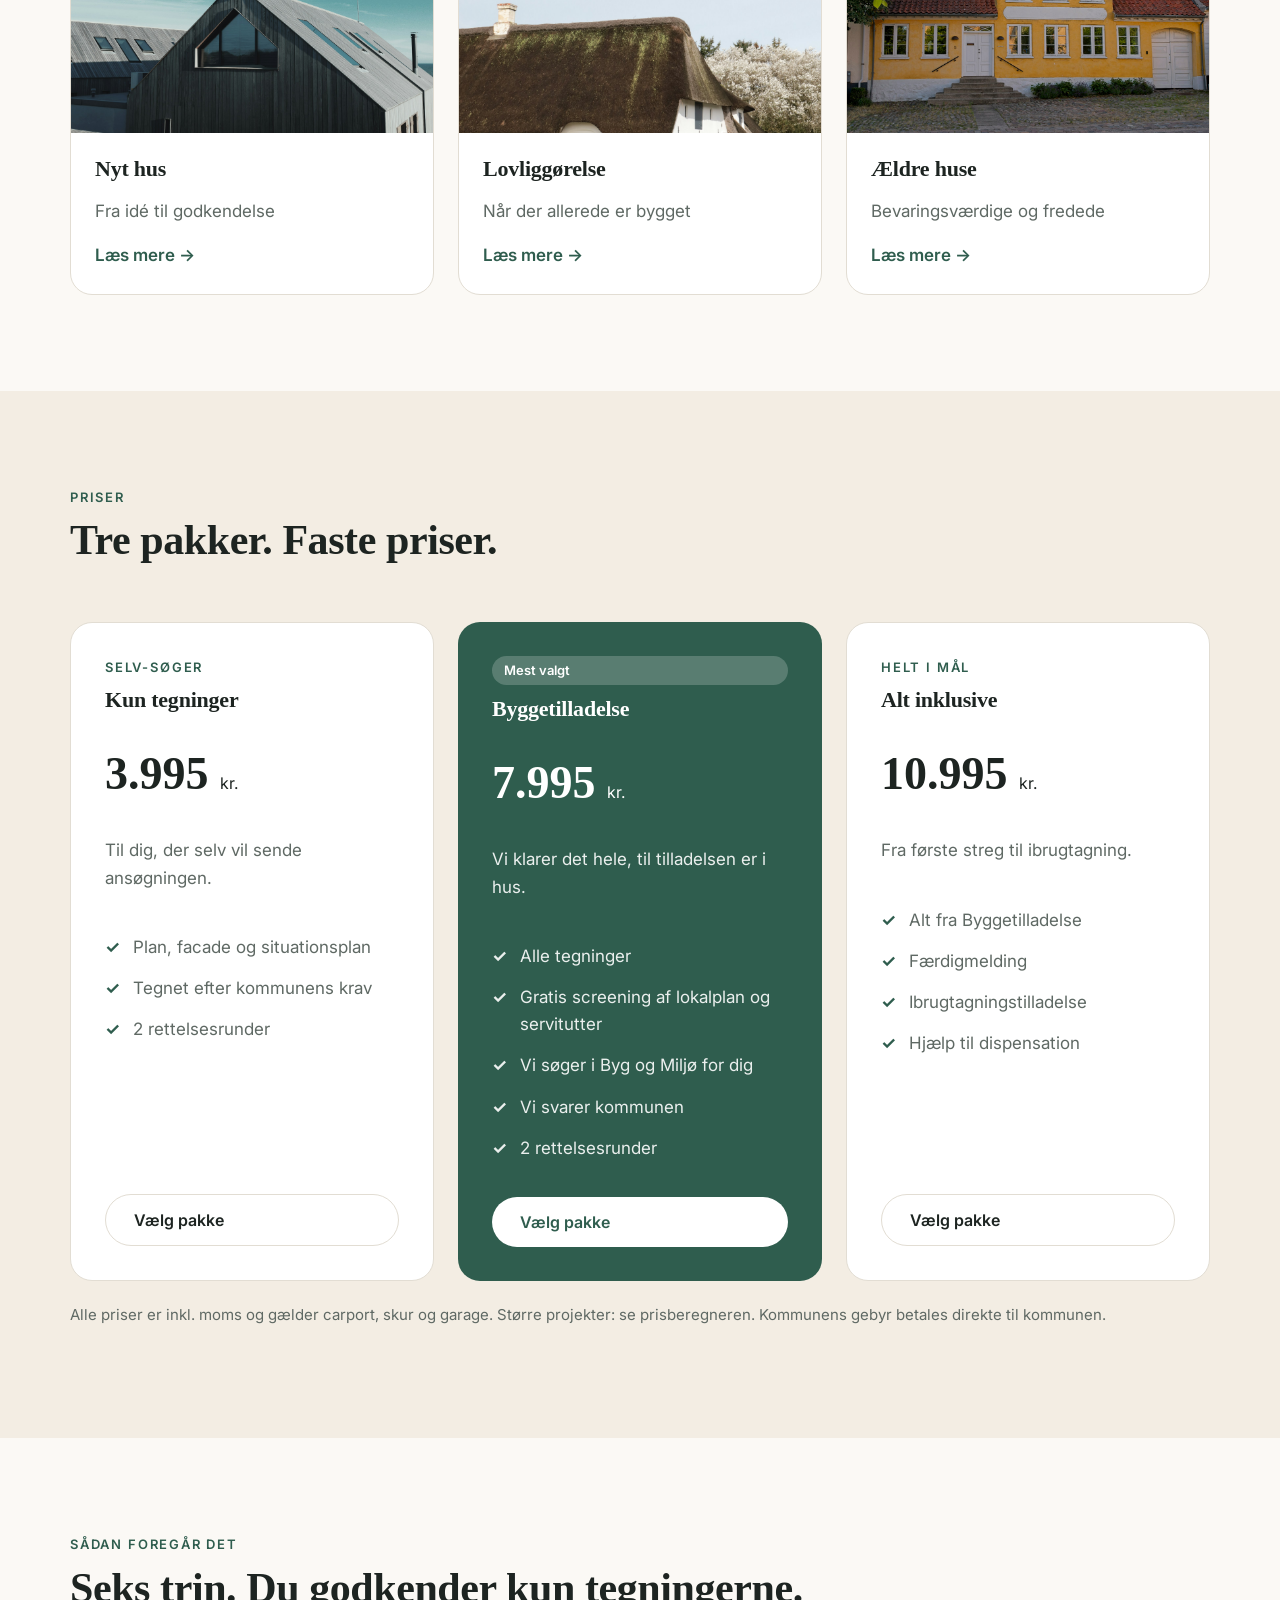
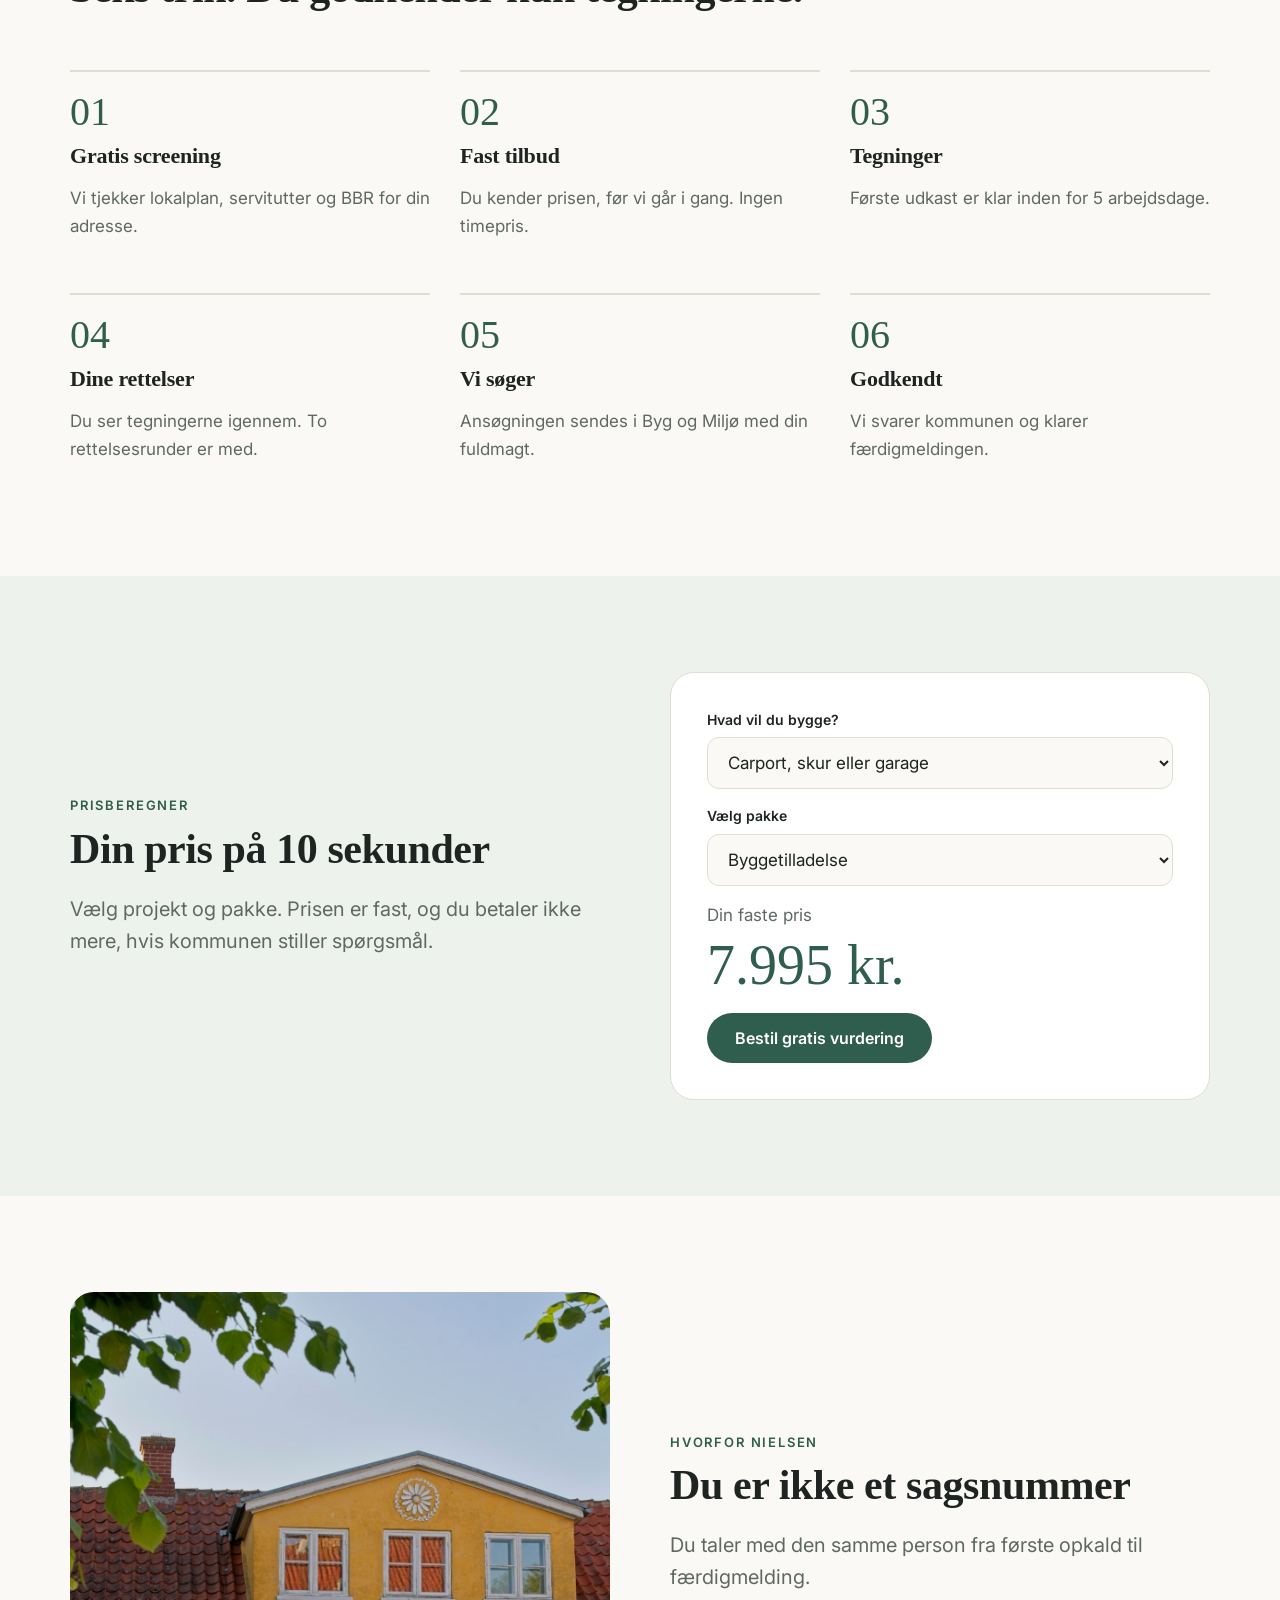
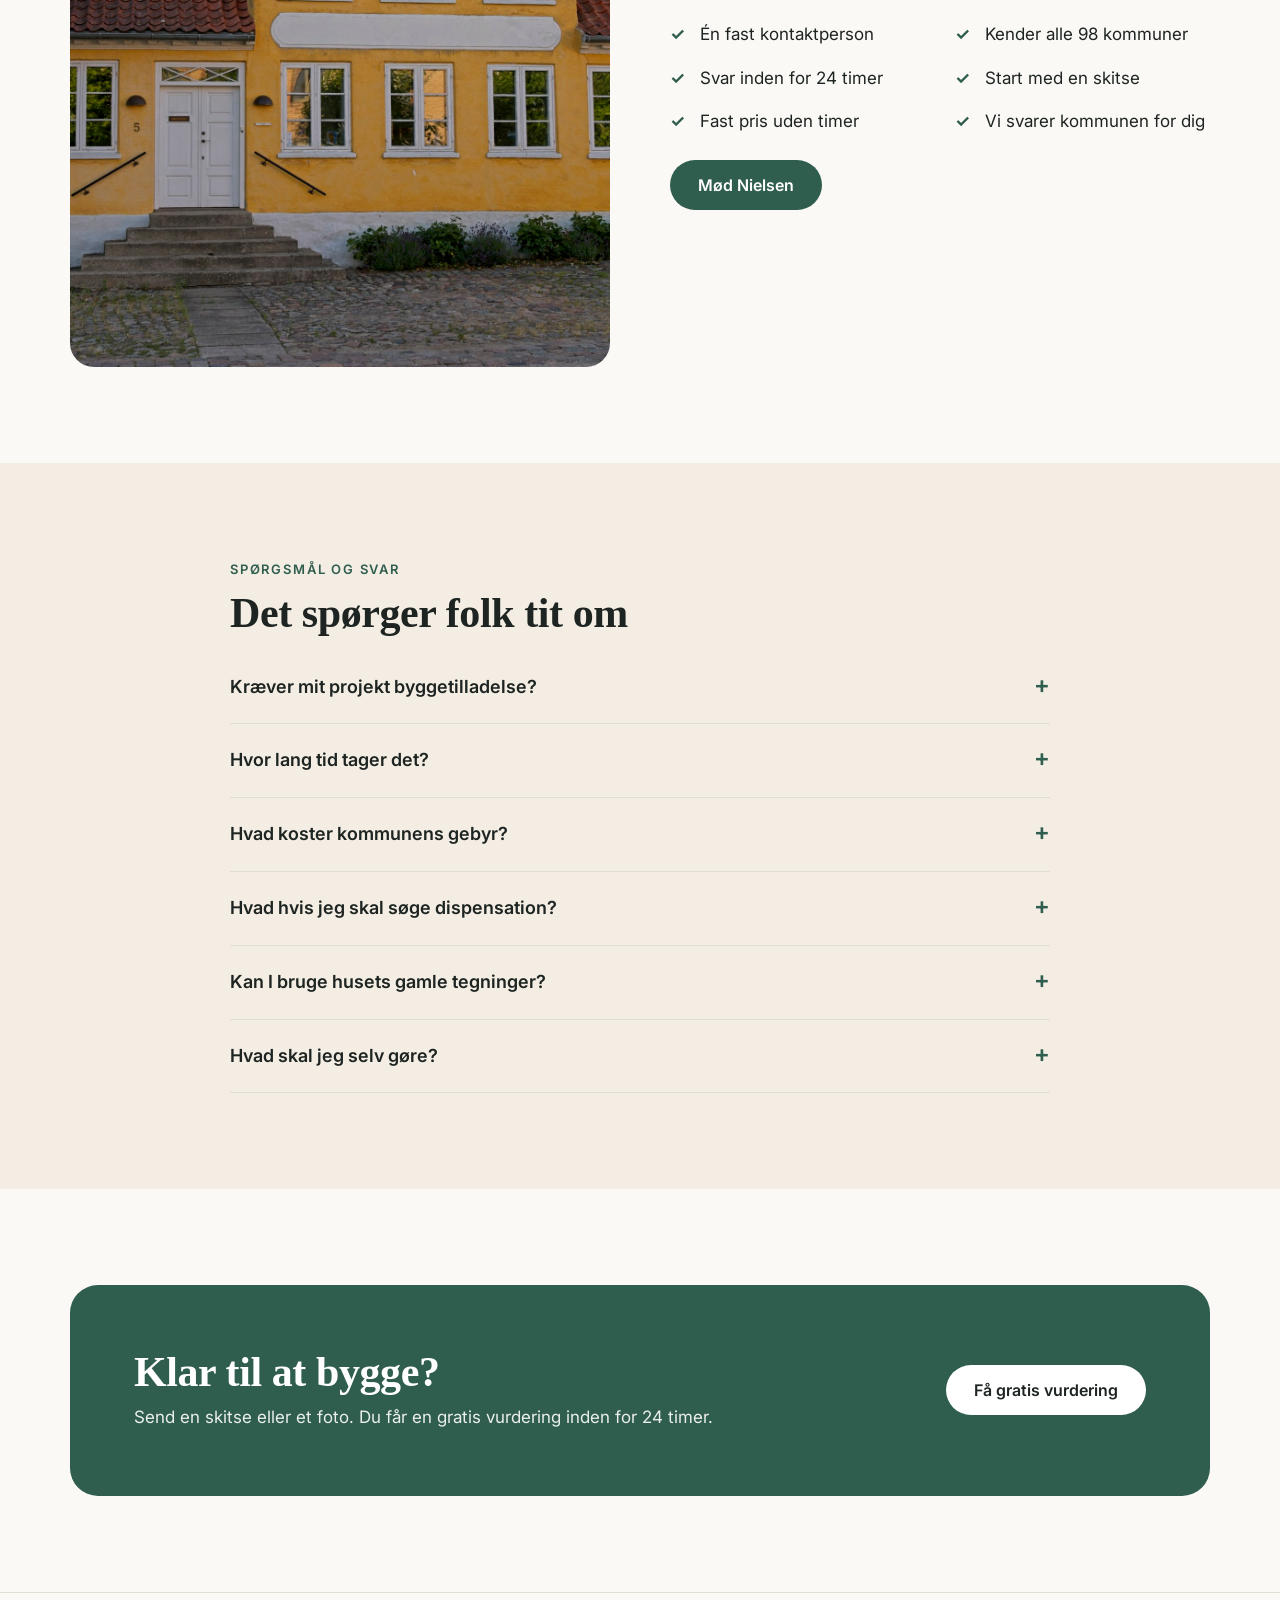
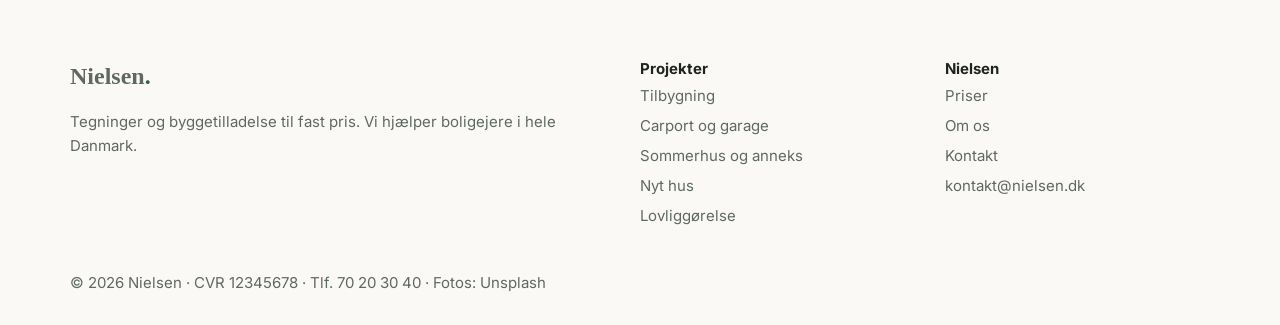
==== commit 98674a9a: "Fiktive oplysninger" ====
--- a/index.html
+++ b/index.html
@@ -21,7 +21,7 @@
 <footer><div class="w"><div class="fgrid"><div><a class="logo" href="index.html" style="padding:0">Nielsen<i>.</i></a><p>Tegninger og byggetilladelse til fast pris. Vi hjælper boligejere i hele Danmark.</p></div>
 <div><b style="color:var(--ink)">Projekter</b><a href="tilbygning.html">Tilbygning</a><a href="carport-garage.html">Carport og garage</a><a href="sommerhus-anneks.html">Sommerhus og anneks</a><a href="nyt-hus.html">Nyt hus</a><a href="lovliggoerelse.html">Lovliggørelse</a></div>
 <div><b style="color:var(--ink)">Nielsen</b><a href="priser.html">Priser</a><a href="om-os.html">Om os</a><a href="kontakt.html">Kontakt</a><a href="mailto:kontakt@nielsen.dk">kontakt@nielsen.dk</a></div></div>
-<div>© 2026 Nielsen · CVR [indsættes] · Fotos: Unsplash</div></div></footer>
+<div>© 2026 Nielsen · CVR 12345678 · Tlf. 70 20 30 40 · Fotos: Unsplash</div></div></footer>
 <script>document.querySelectorAll('[data-calc]').forEach(c=>{const p=c.querySelector('.cp'),k=c.querySelector('.ck'),r=c.querySelector('.res');
 const u=()=>{const b=+k.value,x=+p.value;r.textContent=(b+(b<5000?Math.round(x/2):x)).toLocaleString('da-DK')+' kr.'};p.onchange=k.onchange=u;u()})</script>
 </body></html>
--- a/style.css
+++ b/style.css
@@ -0,0 +1,56 @@
+:root{--bg:#fbf9f5;--ink:#1d2421;--mut:#5f6964;--acc:#2f5d4e;--acc-ink:#fff;--soft:#eef2ec;--sand:#f3ede3;--line:#e2ddd3;--card:#fff}
+@media (prefers-color-scheme:dark){:root:not([data-theme="light"]){--bg:#121614;--ink:#eef1ee;--mut:#a5afa9;--acc:#7cc0a5;--acc-ink:#0f1a15;--soft:#1a2420;--sand:#1c1f1b;--line:#2a332e;--card:#181d1a}}
+:root[data-theme="dark"]{--bg:#121614;--ink:#eef1ee;--mut:#a5afa9;--acc:#7cc0a5;--acc-ink:#0f1a15;--soft:#1a2420;--sand:#1c1f1b;--line:#2a332e;--card:#181d1a}
+*{box-sizing:border-box}html{scroll-behavior:smooth}body{margin:0;background:var(--bg);color:var(--ink);font:17px/1.6 Inter,system-ui,sans-serif}
+img{max-width:100%;display:block}a{color:inherit}.w{max-width:1180px;margin:auto;padding:0 20px}
+h1,h2,h3{font-family:Fraunces,Georgia,serif;font-weight:600;letter-spacing:-.01em;line-height:1.12;margin:0 0 14px}
+h1{font-size:clamp(36px,6vw,64px)}h2{font-size:clamp(28px,4vw,42px)}h3{font-size:22px}
+.eyebrow{text-transform:uppercase;letter-spacing:.14em;font-size:13px;font-weight:600;color:var(--acc);margin-bottom:10px}
+.mut{color:var(--mut)}.lead{font-size:20px;color:var(--mut);max-width:620px}
+header{position:sticky;top:0;z-index:20;background:color-mix(in srgb,var(--bg) 92%,transparent);backdrop-filter:blur(8px);border-bottom:1px solid var(--line)}
+header .w{display:flex;align-items:center;justify-content:space-between;height:70px;gap:16px}
+.logo{font-family:Fraunces,Georgia,serif;font-size:24px;font-weight:700;text-decoration:none}.logo i{color:var(--acc);font-style:normal}
+nav{display:flex;gap:22px;align-items:center}nav a{text-decoration:none;font-size:15px;color:var(--mut)}nav a:hover,nav a.on{color:var(--ink)}
+.btn{display:inline-block;background:var(--acc);color:var(--acc-ink)!important;padding:15px 28px;border-radius:999px;text-decoration:none;font-weight:600;border:0;font:600 16px Inter,sans-serif;cursor:pointer;transition:transform .15s}
+.btn:hover{transform:translateY(-2px)}.btn.ghost{background:transparent;color:var(--ink)!important;border:1.5px solid var(--line)}.btn.light{background:#fff;color:#1d2421!important}
+.hero{position:relative;min-height:640px;display:flex;align-items:flex-end;color:#fff;overflow:hidden}
+.hero img{position:absolute;inset:0;width:100%;height:100%;object-fit:cover}
+.hero:after{content:"";position:absolute;inset:0;background:linear-gradient(90deg,rgba(10,20,15,.7),rgba(10,20,15,.15) 70%),linear-gradient(180deg,transparent 50%,rgba(10,20,15,.5))}
+.hero .w{position:relative;z-index:2;padding-bottom:70px;width:100%}.hero .lead{color:rgba(255,255,255,.88)}.hero .eyebrow{color:#bfe3d2}
+.hero.small{min-height:460px}.hero.small img{object-position:center 70%}
+.trust{display:grid;grid-template-columns:repeat(4,1fr);border-bottom:1px solid var(--line)}
+.trust div{padding:26px 20px;border-right:1px solid var(--line)}.trust div:last-child{border:0}.trust b{display:block;font-family:Fraunces,serif;font-size:26px;color:var(--acc)}
+section{padding:96px 0}.sand{background:var(--sand)}.soft{background:var(--soft)}
+.head{display:flex;justify-content:space-between;align-items:end;gap:30px;margin-bottom:44px;flex-wrap:wrap}
+.cards{display:grid;grid-template-columns:repeat(3,1fr);gap:24px}
+.pcard{background:var(--card);border:1px solid var(--line);border-radius:22px;overflow:hidden;text-decoration:none;transition:transform .2s,box-shadow .2s;display:flex;flex-direction:column}
+.pcard:hover{transform:translateY(-4px);box-shadow:0 18px 40px rgba(0,0,0,.08)}
+.pcard img{height:240px;width:100%;object-fit:cover}.pcard div{padding:24px}.pcard span{color:var(--acc);font-weight:600}
+.prices{display:grid;grid-template-columns:repeat(3,1fr);gap:24px;align-items:stretch}
+.price{background:var(--card);border:1px solid var(--line);border-radius:22px;padding:34px;display:flex;flex-direction:column}
+.price.hot{background:var(--acc);color:var(--acc-ink);border:0}.price.hot .mut,.price.hot li{color:inherit;opacity:.9}.price.hot .btn{background:var(--acc-ink);color:var(--acc)!important}
+.amount{font-family:Fraunces,serif;font-size:46px;font-weight:600;margin:10px 0}.amount small{font:400 16px Inter}
+.price ul{list-style:none;padding:0;margin:18px 0 28px;flex:1}.price li{padding:7px 0 7px 28px;position:relative;color:var(--mut)}
+.price li:before{content:"✓";position:absolute;left:0;color:var(--acc);font-weight:700}.price.hot li:before{color:inherit}
+.tag{display:inline-block;background:rgba(255,255,255,.2);padding:4px 12px;border-radius:99px;font-size:13px;font-weight:600}
+.steps{display:grid;grid-template-columns:repeat(3,1fr);gap:36px 30px;counter-reset:s}
+.step{counter-increment:s;padding-top:20px;border-top:2px solid var(--line)}
+.step:before{content:"0" counter(s);font-family:Fraunces,serif;font-size:40px;color:var(--acc);display:block;line-height:1;margin-bottom:12px}
+.split{display:grid;grid-template-columns:1fr 1fr;gap:60px;align-items:center}
+.split img{border-radius:24px;aspect-ratio:4/5;object-fit:cover;width:100%}
+.calc{background:var(--card);border:1px solid var(--line);border-radius:24px;padding:36px}
+label{display:block;font-size:14px;font-weight:600;margin:0 0 6px}
+select,input,textarea{width:100%;padding:14px 16px;border:1px solid var(--line);border-radius:12px;font:inherit;background:var(--bg);color:var(--ink);margin-bottom:16px}
+.res{font-family:Fraunces,serif;font-size:56px;color:var(--acc);line-height:1;margin:8px 0 20px}
+details{border-bottom:1px solid var(--line);padding:22px 0}summary{font-weight:600;font-size:18px;cursor:pointer;list-style:none;display:flex;justify-content:space-between}
+summary:after{content:"+";color:var(--acc);font-size:24px;line-height:1}details[open] summary:after{content:"–"}details p{color:var(--mut);margin:12px 0 0}
+.cta{background:var(--acc);color:var(--acc-ink);border-radius:28px;padding:64px;display:flex;justify-content:space-between;align-items:center;gap:30px;flex-wrap:wrap}
+.cta p{opacity:.9;margin:0}
+.checks{columns:2;gap:30px;padding:0;list-style:none}.checks li{padding:8px 0 8px 30px;position:relative;break-inside:avoid}.checks li:before{content:"✓";position:absolute;left:0;color:var(--acc);font-weight:700}
+.rules{display:grid;grid-template-columns:repeat(2,1fr);gap:20px}.rule{background:var(--card);border:1px solid var(--line);border-radius:18px;padding:26px}
+footer{padding:64px 0 30px;border-top:1px solid var(--line);font-size:15px;color:var(--mut)}
+.fgrid{display:grid;grid-template-columns:2fr 1fr 1fr;gap:40px;margin-bottom:40px}footer a{display:block;text-decoration:none;padding:3px 0}footer a:hover{color:var(--ink)}
+.burger{display:none;background:none;border:0;font-size:26px;color:var(--ink);cursor:pointer}
+@media(max-width:900px){nav{display:none;position:absolute;top:70px;left:0;right:0;background:var(--bg);flex-direction:column;padding:20px;border-bottom:1px solid var(--line)}nav.open{display:flex}.burger{display:block}
+.cards,.prices,.steps,.split,.rules,.fgrid{grid-template-columns:1fr}.trust{grid-template-columns:1fr 1fr}.trust div:nth-child(2){border-right:0}.trust div{border-bottom:1px solid var(--line)}
+section{padding:64px 0}.hero{min-height:560px}.cta{padding:36px}.checks{columns:1}.split img{aspect-ratio:4/3}}
